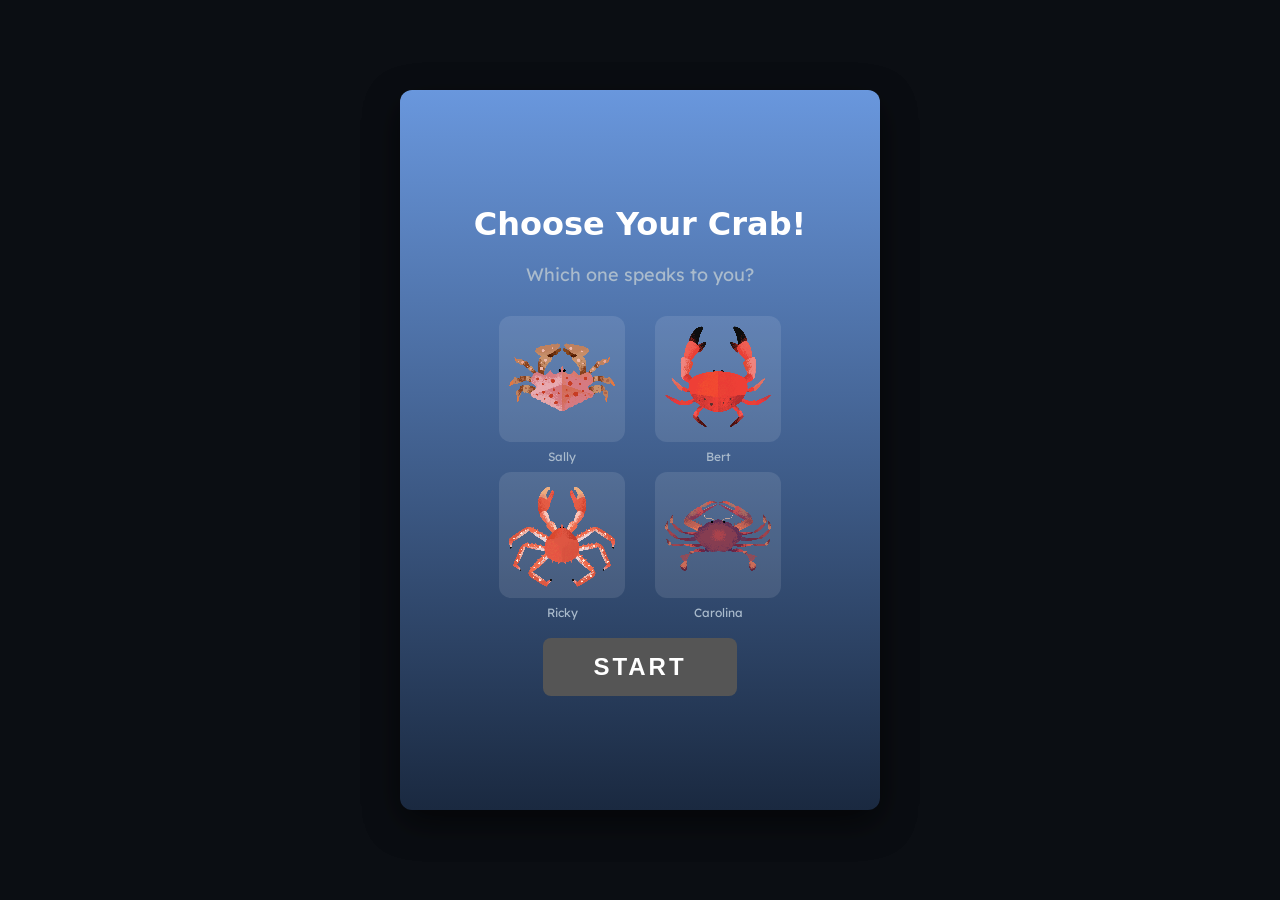
==== index.html @ aa61b4f8 "version 2" ====
<!DOCTYPE html>
<html lang="en">
<head>
  <meta charset="UTF-8" />
  <title>Be Shellfish</title>
  <meta name="viewport" content="width=device-width, initial-scale=1" />
  <link rel="preconnect" href="https://fonts.googleapis.com">
  <link rel="preconnect" href="https://fonts.gstatic.com" crossorigin>
  <link href="https://fonts.googleapis.com/css2?family=Lexend:wght@300;400;500;600;700&display=swap" rel="stylesheet">
  <link rel="stylesheet" href="style.css">
</head>
<body>
  <div id="startScreen">
    <h1>Choose Your Crab!</h1>
    <h2>Which one speaks to you?</h2>
    <div class="crab-selection">
      <div class="crab-option" data-crab="crab1.png">
        <img src="crab1.png" alt="Crab 1" onerror="this.style.display='none'">
        <span class="crab-label">Sally</span>
      </div>
      <div class="crab-option" data-crab="crab2.png">
        <img src="crab2.png" alt="Crab 2" onerror="this.style.display='none'">
        <span class="crab-label">Bert</span>
      </div>
      <div class="crab-option" data-crab="crab3.png">
        <img src="crab3.png" alt="Crab 3" onerror="this.style.display='none'">
        <span class="crab-label">Ricky</span>
      </div>
      <div class="crab-option" data-crab="crab4.png">
        <img src="crab4.png" alt="Crab 4" onerror="this.style.display='none'">
        <span class="crab-label">Carolina</span>
      </div>
    </div>
    <button id="startButton" disabled>START</button>
  </div>
  <canvas id="game" width="480" height="720"></canvas>
  <script src="game.js"></script>
</body>
</html>
---- style.css ----
html, body { 
  margin: 0; 
  height: 100%; 
  display: grid; 
  place-items: center; 
  background: #0b0e13; 
  font-family: "Lexend", system-ui, sans-serif;
}

canvas { 
  background: #000; 
  border-radius: 12px; 
  box-shadow: 0 12px 36px rgba(0,0,0,.35); 
}

#startScreen {
  position: absolute;
  width: 480px;
  height: 720px;
  background: linear-gradient(180deg, #6997dd 0%, #1a2940 100%);
  border-radius: 12px;
  display: flex;
  flex-direction: column;
  align-items: center;
  justify-content: center;
  box-shadow: 0 12px 36px rgba(0,0,0,.35);
  z-index: 10;
}

#startScreen.hidden {
  display: none;
}

#startScreen h1 {
  color: #fff;
  margin: 0 0 20px 0;
  font-size: 32px;
  text-align: center;
  padding: 0 20px;
  font-family: 'Dirtbag', system-ui, sans-serif;
}

#startScreen h2 {
  color: #aabbcc;
  margin: 0 0 30px 0;
  font-size: 18px;
  font-weight: normal;
}

.crab-selection {
  display: grid;
  grid-template-columns: repeat(2, 1fr);
  gap: 30px;
  margin-bottom: 40px;
}

.crab-option {
  width: 120px;
  height: 120px;
  background: rgba(255, 255, 255, 0.1);
  border: 3px solid transparent;
  border-radius: 12px;
  cursor: pointer;
  transition: all 0.3s ease;
  display: flex;
  align-items: center;
  justify-content: center;
  position: relative;
}

.crab-option:hover {
  background: rgba(255, 255, 255, 0.15);
  transform: scale(1.05);
}

.crab-option.selected {
  border-color: #4a9eff;
  background: rgba(74, 158, 255, 0.2);
  box-shadow: 0 0 20px rgba(74, 158, 255, 0.4);
}

.crab-option img {
  max-width: 90%;
  max-height: 90%;
  image-rendering: pixelated;
}

.crab-label {
  position: absolute;
  bottom: -25px;
  color: #aabbcc;
  font-size: 12px;
  text-align: center;
  width: 100%;
}

#startButton {
  padding: 15px 50px;
  font-size: 24px;
  font-weight: bold;
  color: #fff;
  background: #4a9eff;
  border: none;
  border-radius: 8px;
  cursor: pointer;
  transition: all 0.3s ease;
  box-shadow: 0 4px 12px rgba(74, 158, 255, 0.3);
  letter-spacing: 3px;
}

#startButton:hover {
  background: #3a8eef;
  transform: translateY(-2px);
  box-shadow: 0 6px 16px rgba(74, 158, 255, 0.4);
}

#startButton:disabled {
  background: #555;
  cursor: not-allowed;
  transform: none;
  box-shadow: none;
}
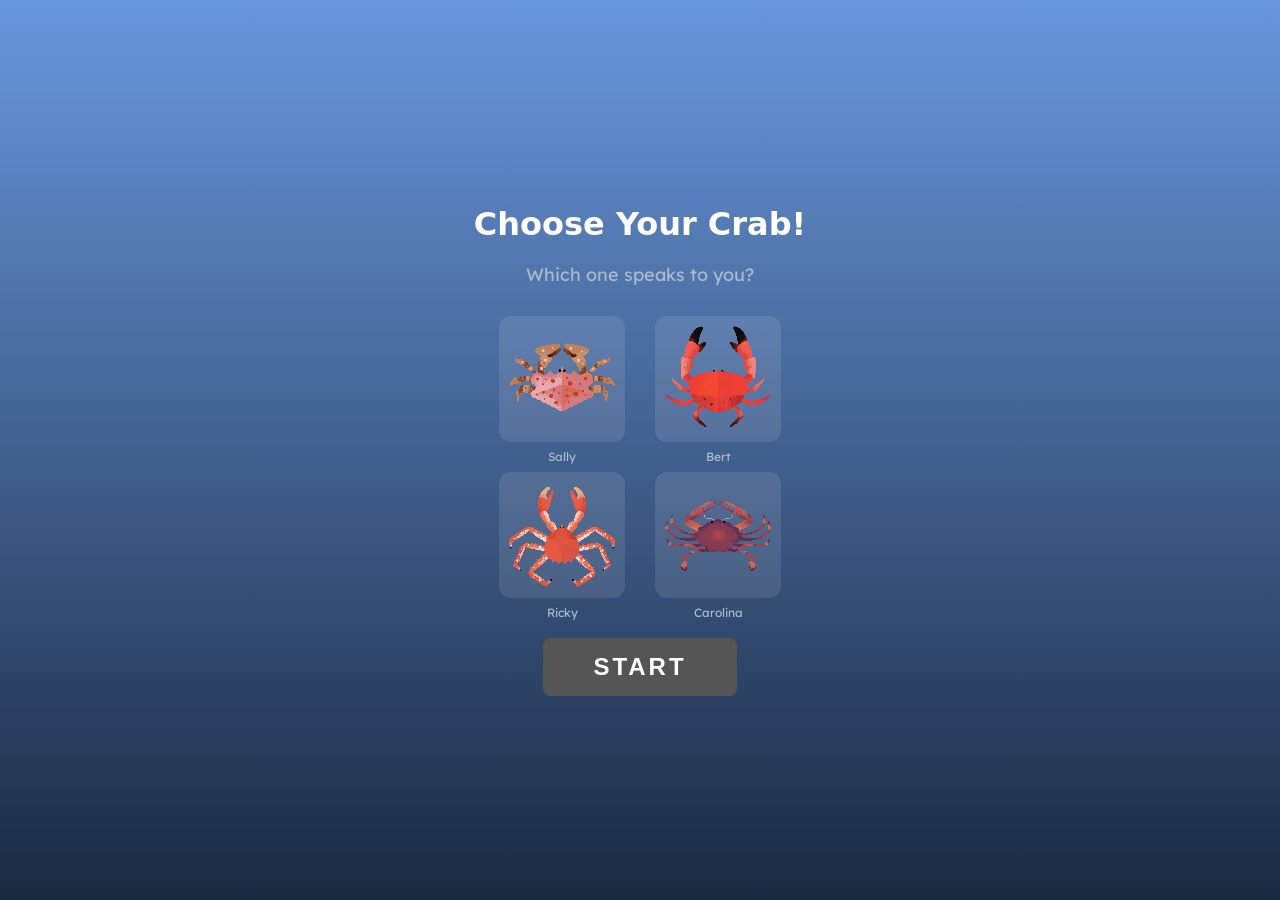
==== commit 765ec2d5: "Testing update from windows laptop" ====
--- a/index.html
+++ b/index.html
@@ -1,4 +1,5 @@
 <!DOCTYPE html>
+
 <html lang="en">
 <head>
   <meta charset="UTF-8" />
@@ -37,3 +38,4 @@
   <script src="game.js"></script>
 </body>
 </html>
+
--- a/style.css
+++ b/style.css
@@ -2,30 +2,32 @@
 
 html, body { 
   margin: 0; 
+  padding: 0;
+  width: 100%;
   height: 100%; 
-  display: grid; 
-  place-items: center; 
-  background: #0b0e13; 
+  overflow: hidden;
+  background: #000; 
   font-family: "Lexend", system-ui, sans-serif;
 }
 
 canvas { 
+  display: block;
+  width: 100%;
+  height: 100%;
   background: #000; 
-  border-radius: 12px; 
-  box-shadow: 0 12px 36px rgba(0,0,0,.35); 
 }
 
 #startScreen {
-  position: absolute;
-  width: 480px;
-  height: 720px;
+  position: fixed;
+  top: 0;
+  left: 0;
+  width: 100vw;
+  height: 100vh;
   background: linear-gradient(180deg, #6997dd 0%, #1a2940 100%);
-  border-radius: 12px;
   display: flex;
   flex-direction: column;
   align-items: center;
   justify-content: center;
-  box-shadow: 0 12px 36px rgba(0,0,0,.35);
   z-index: 10;
 }
 
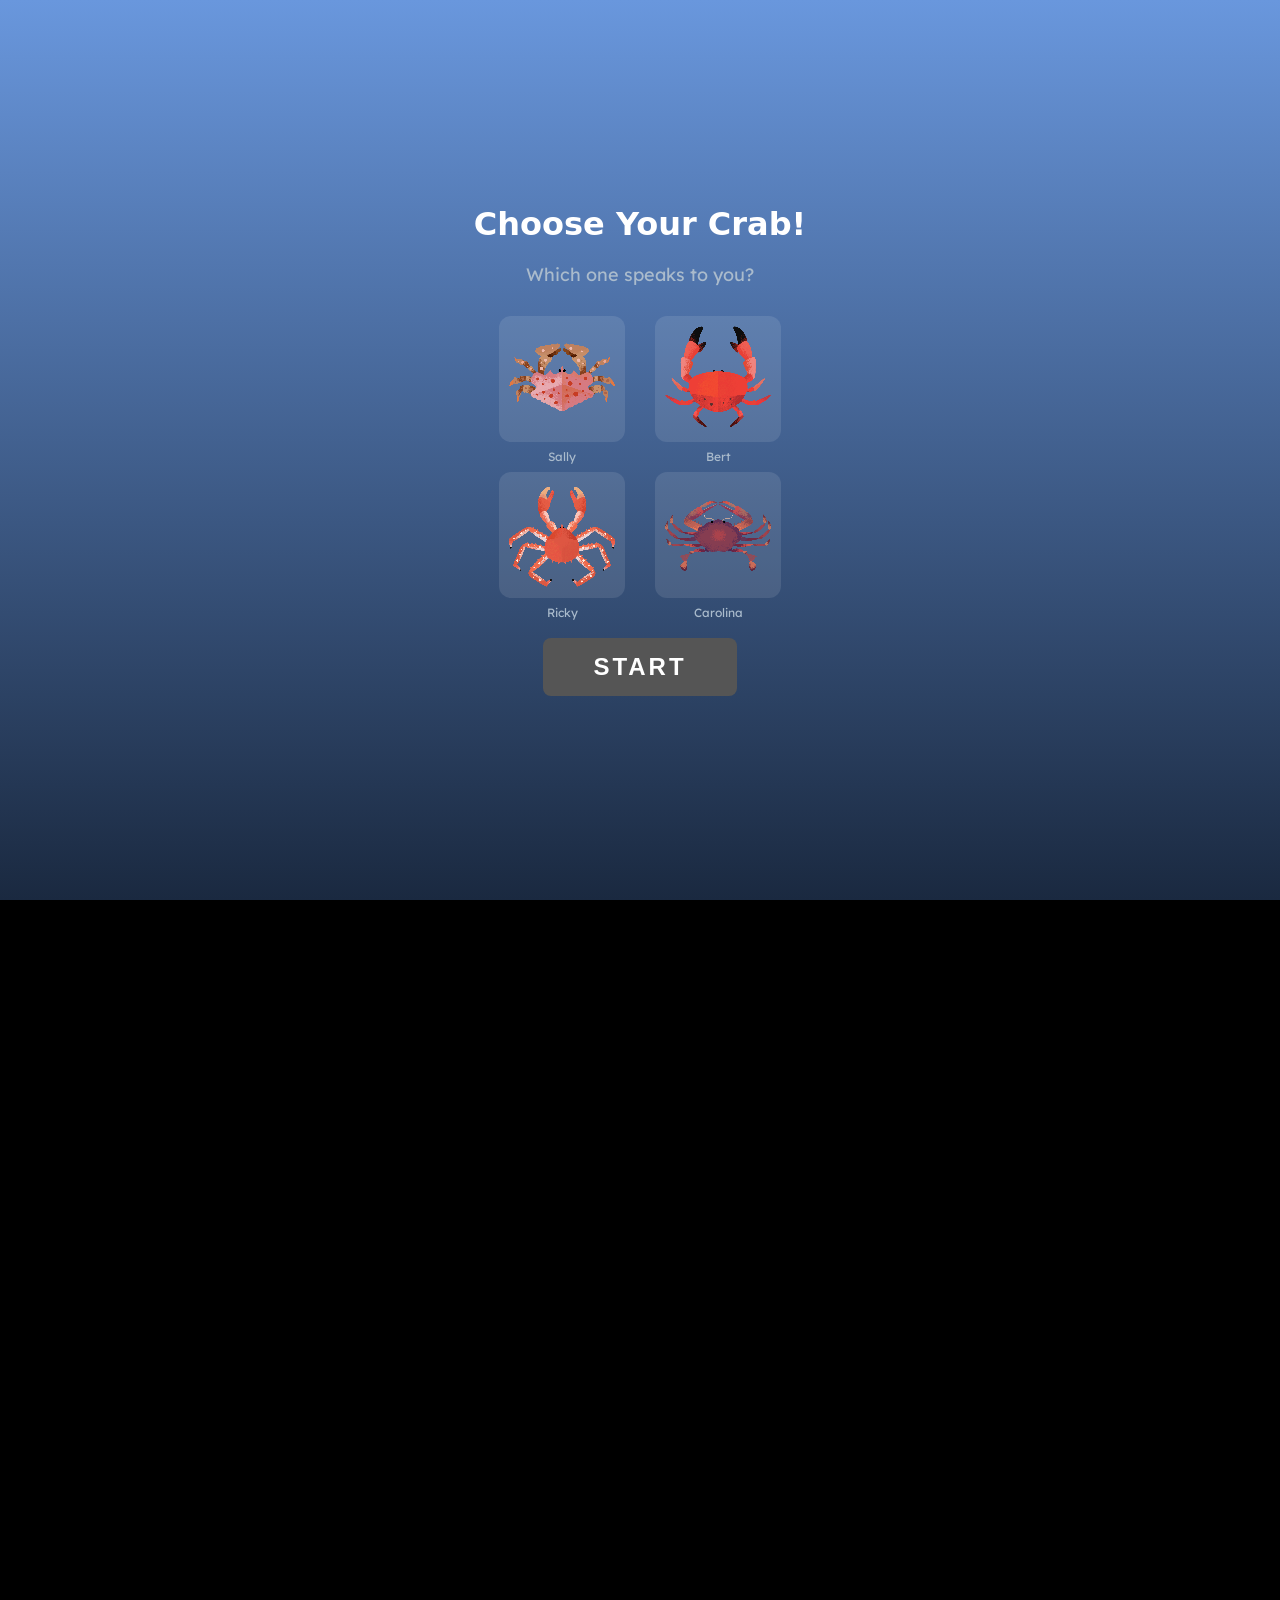
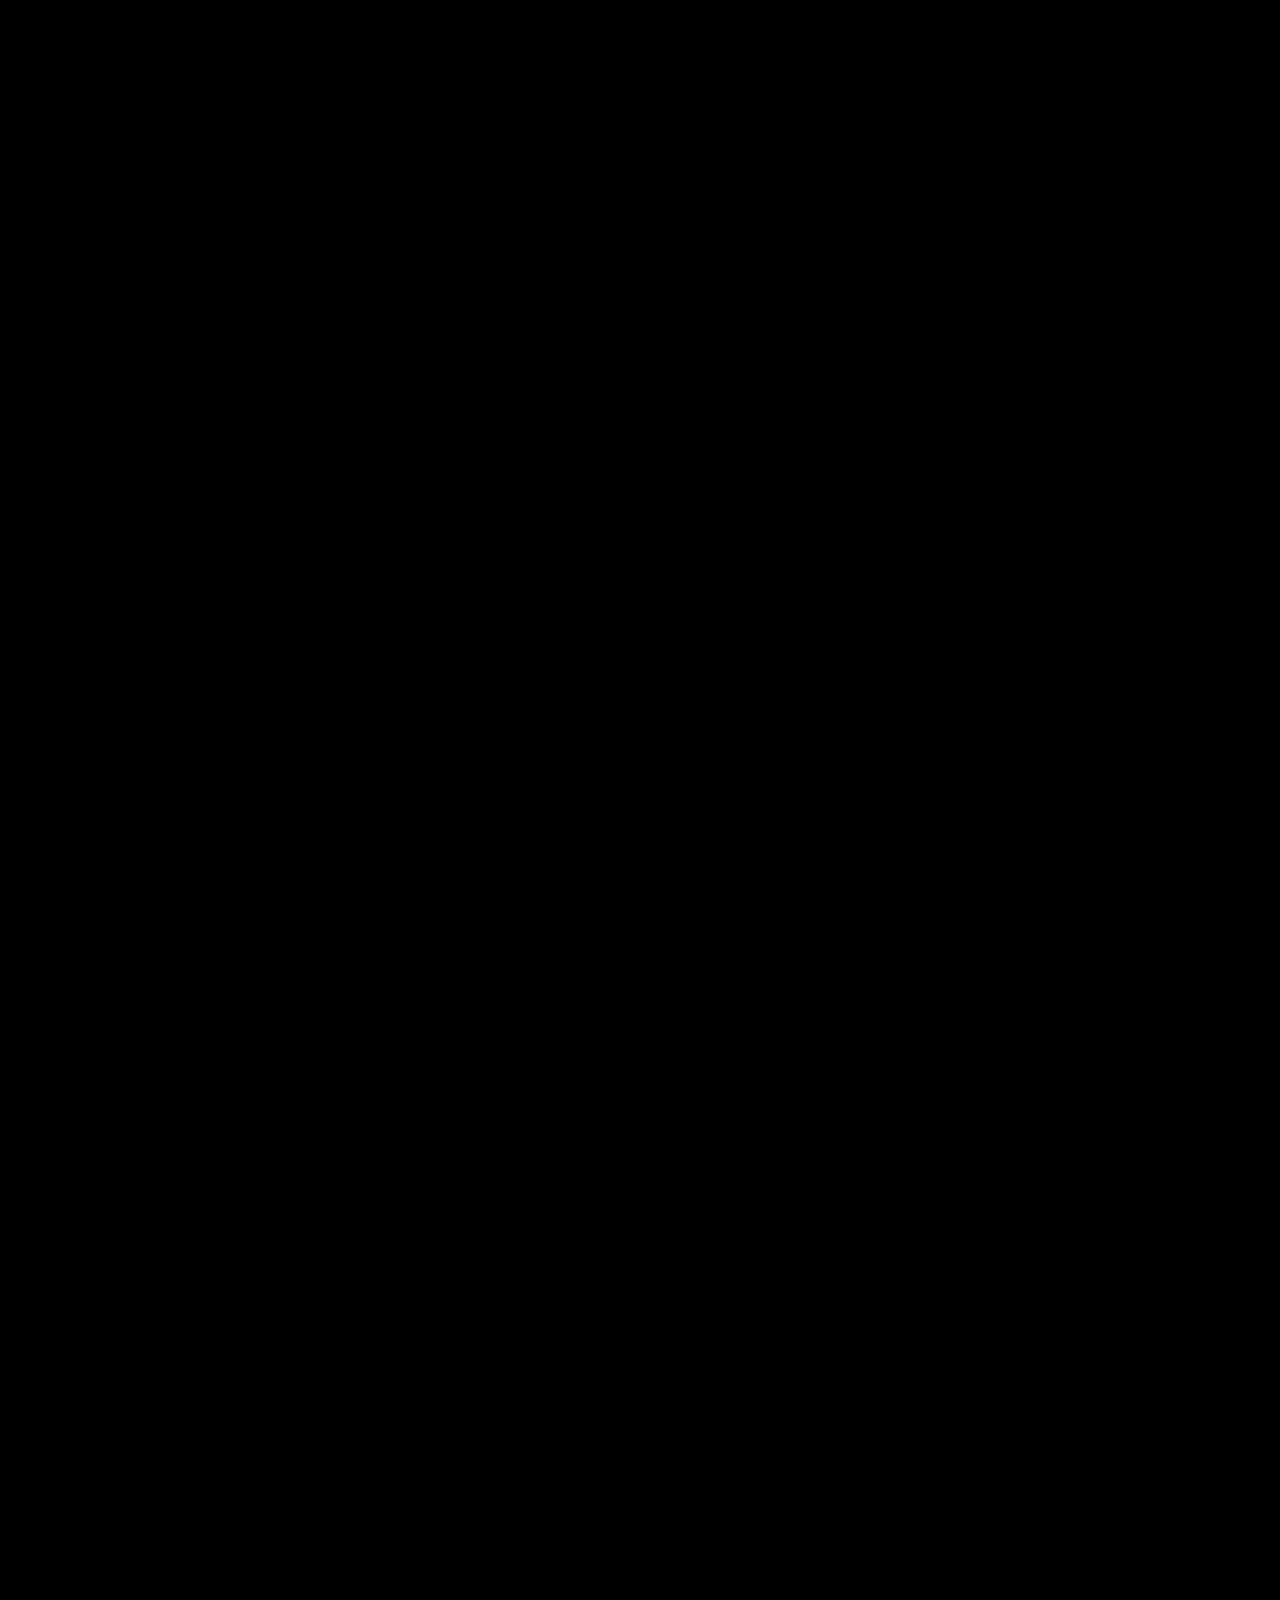
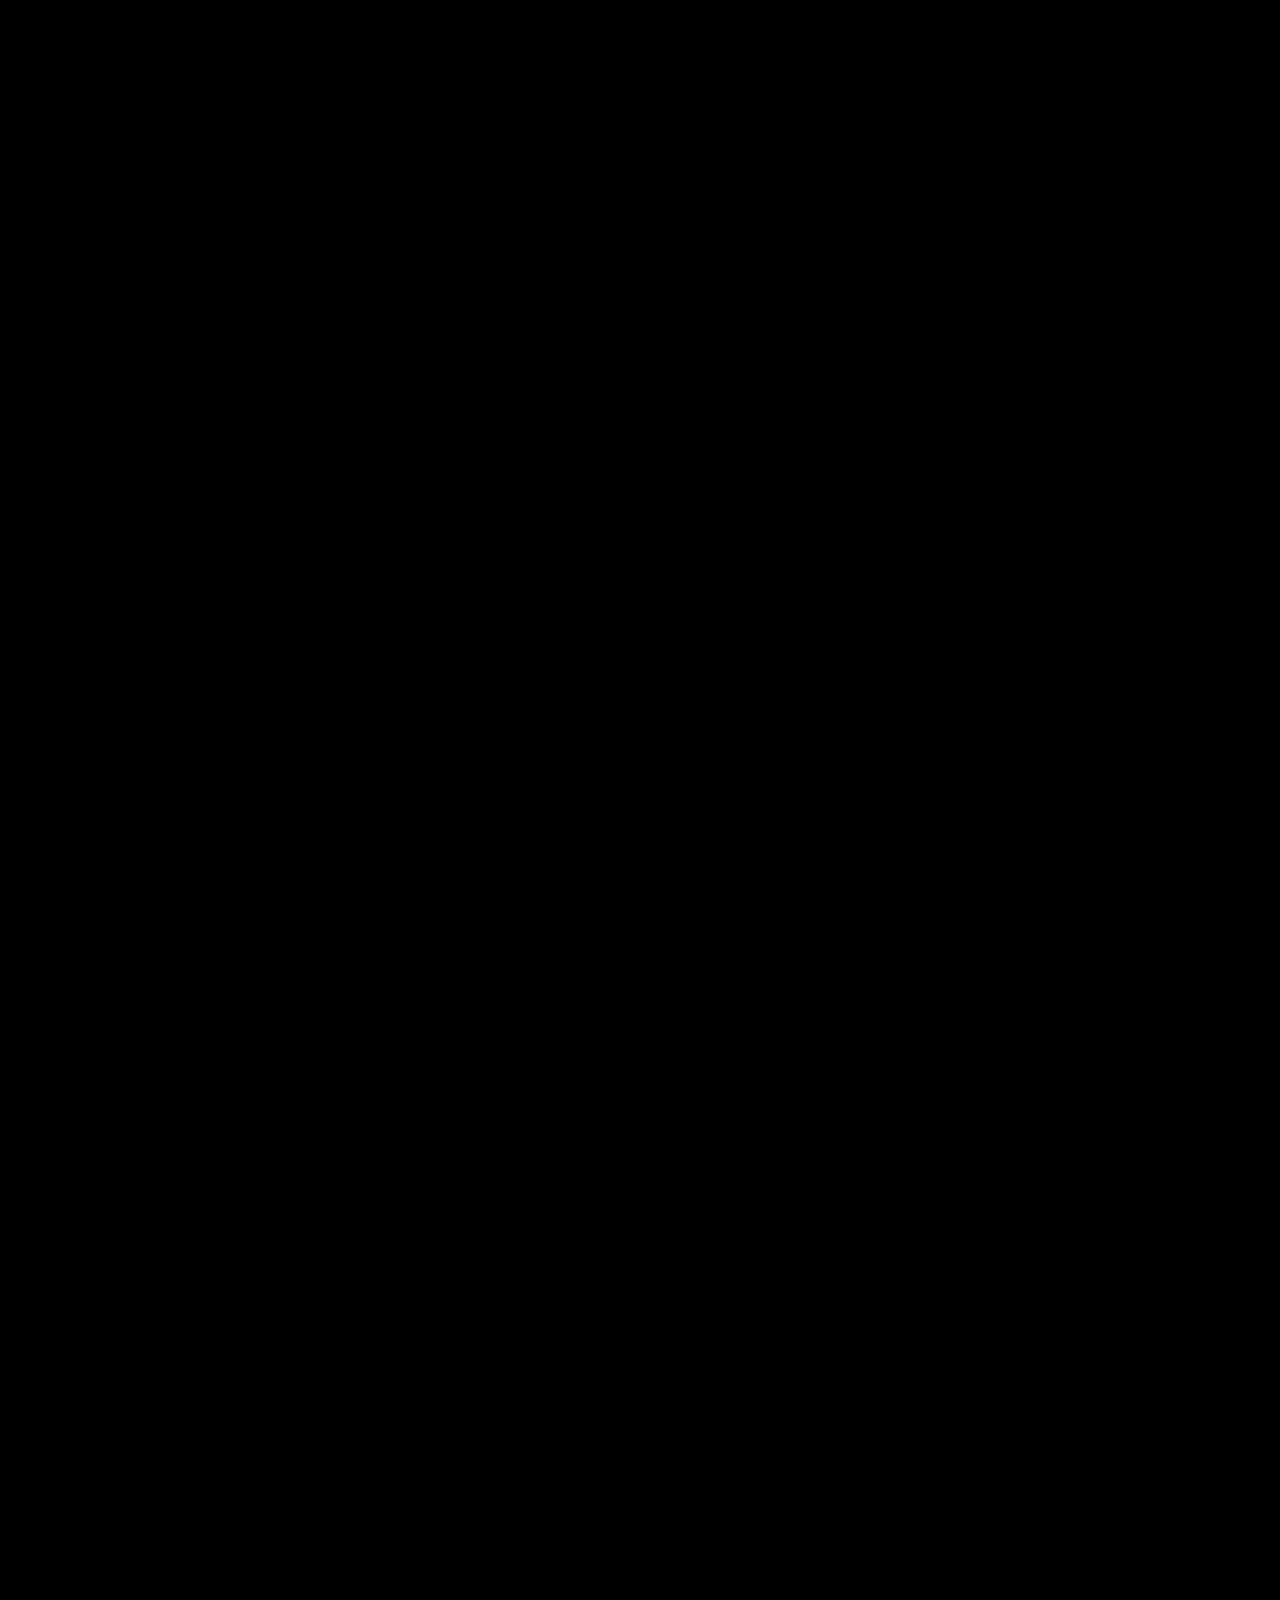
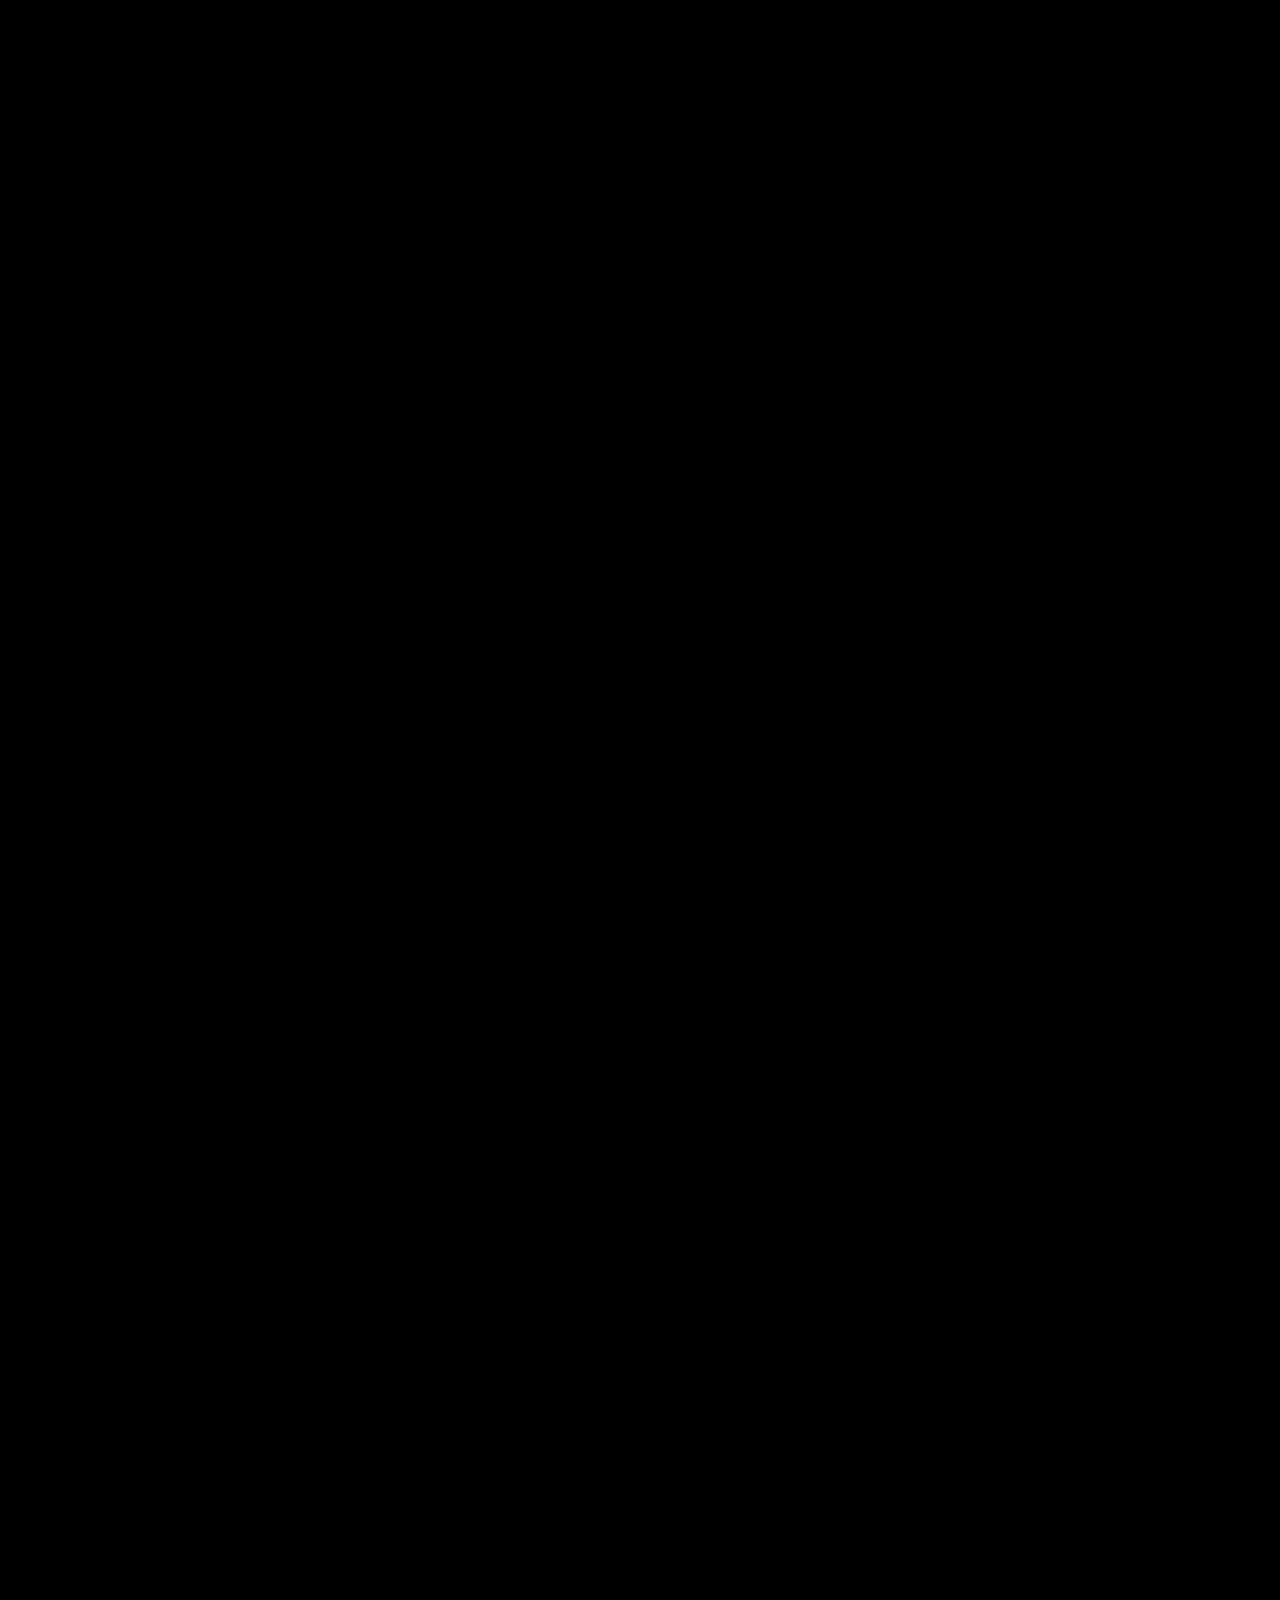
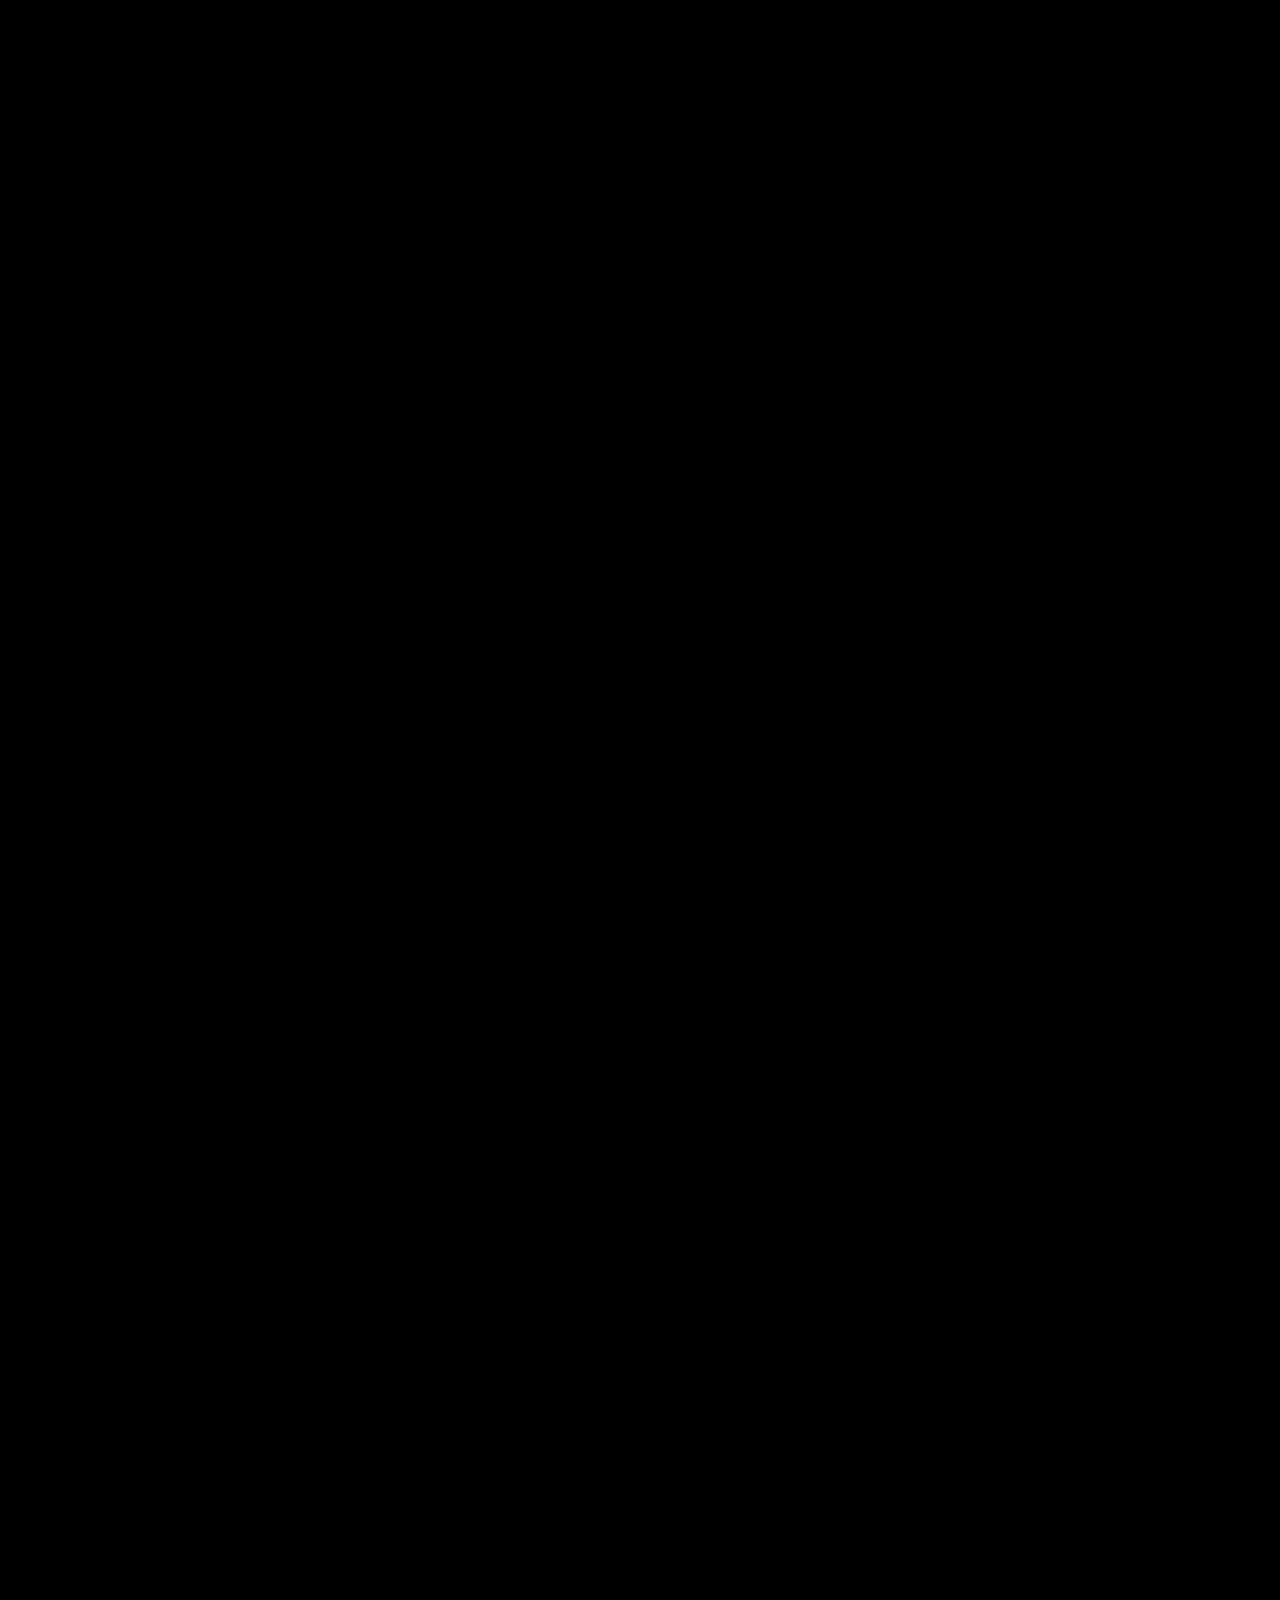
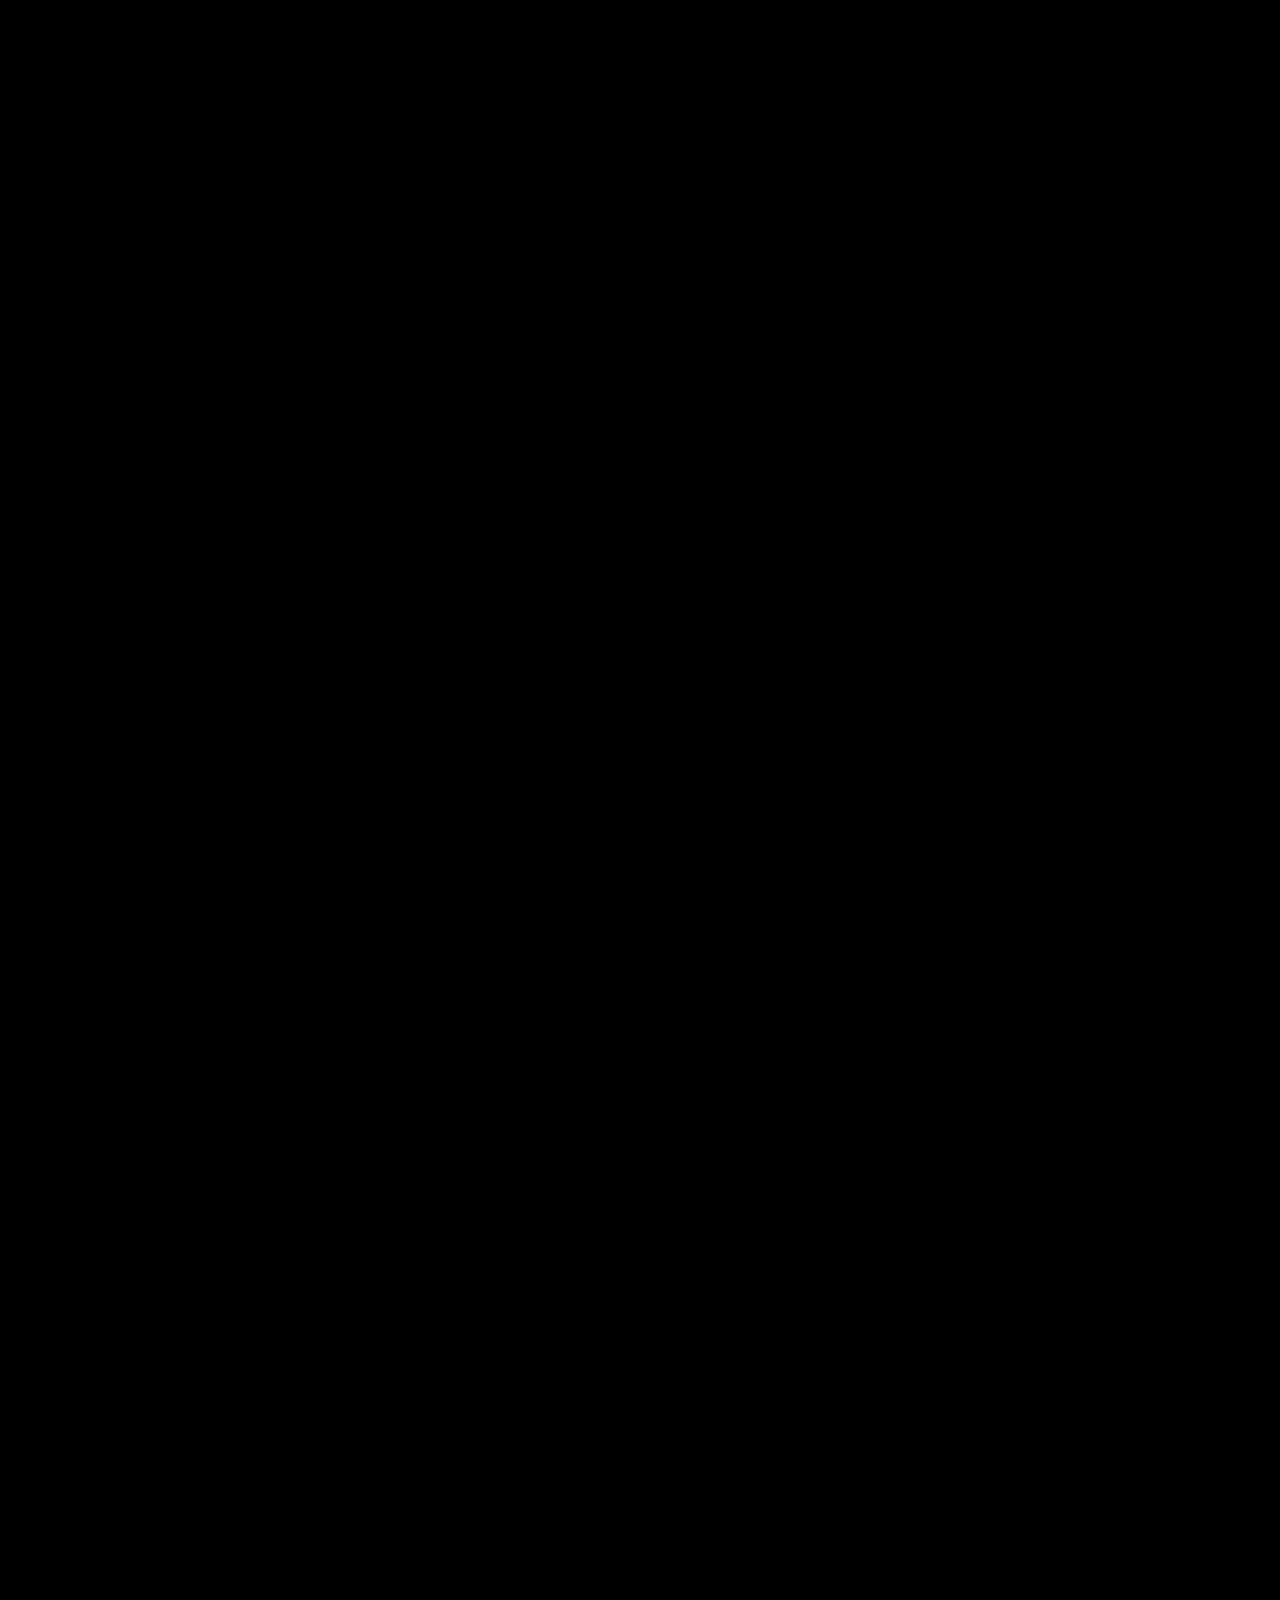
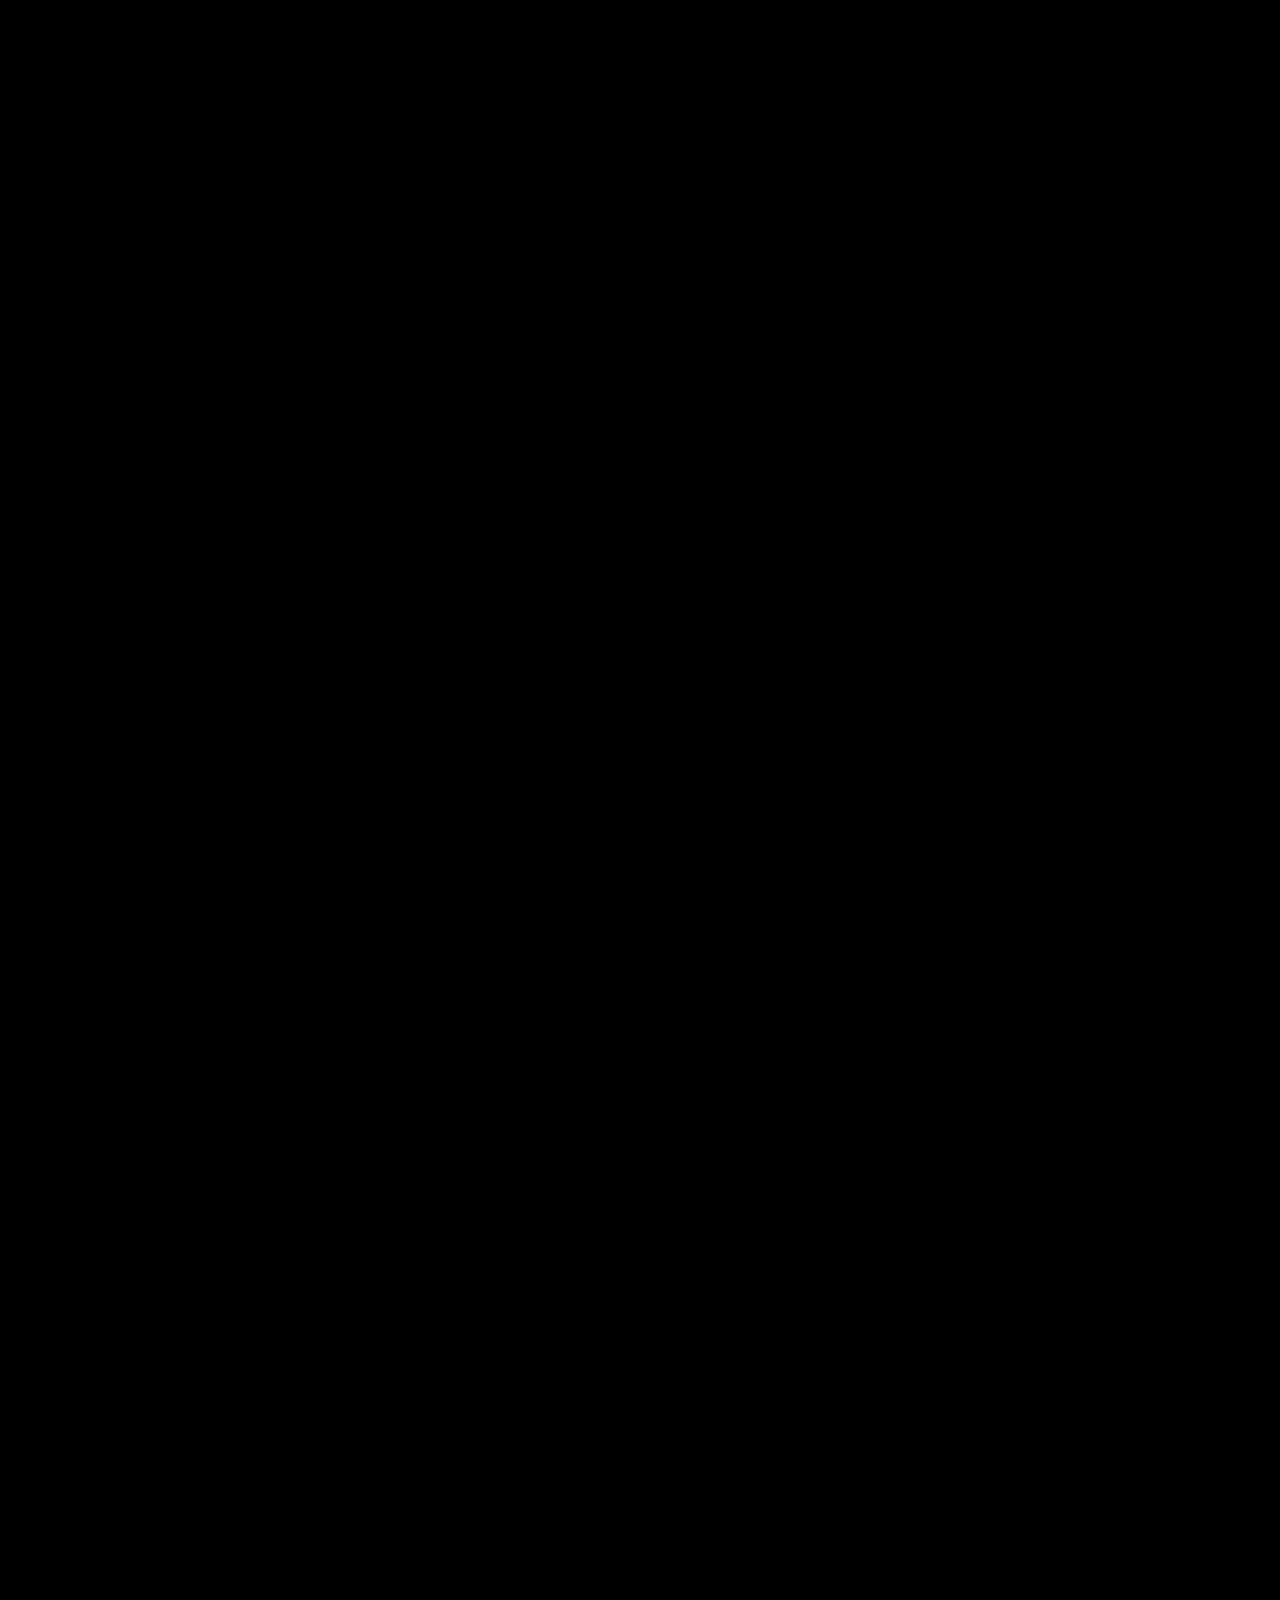
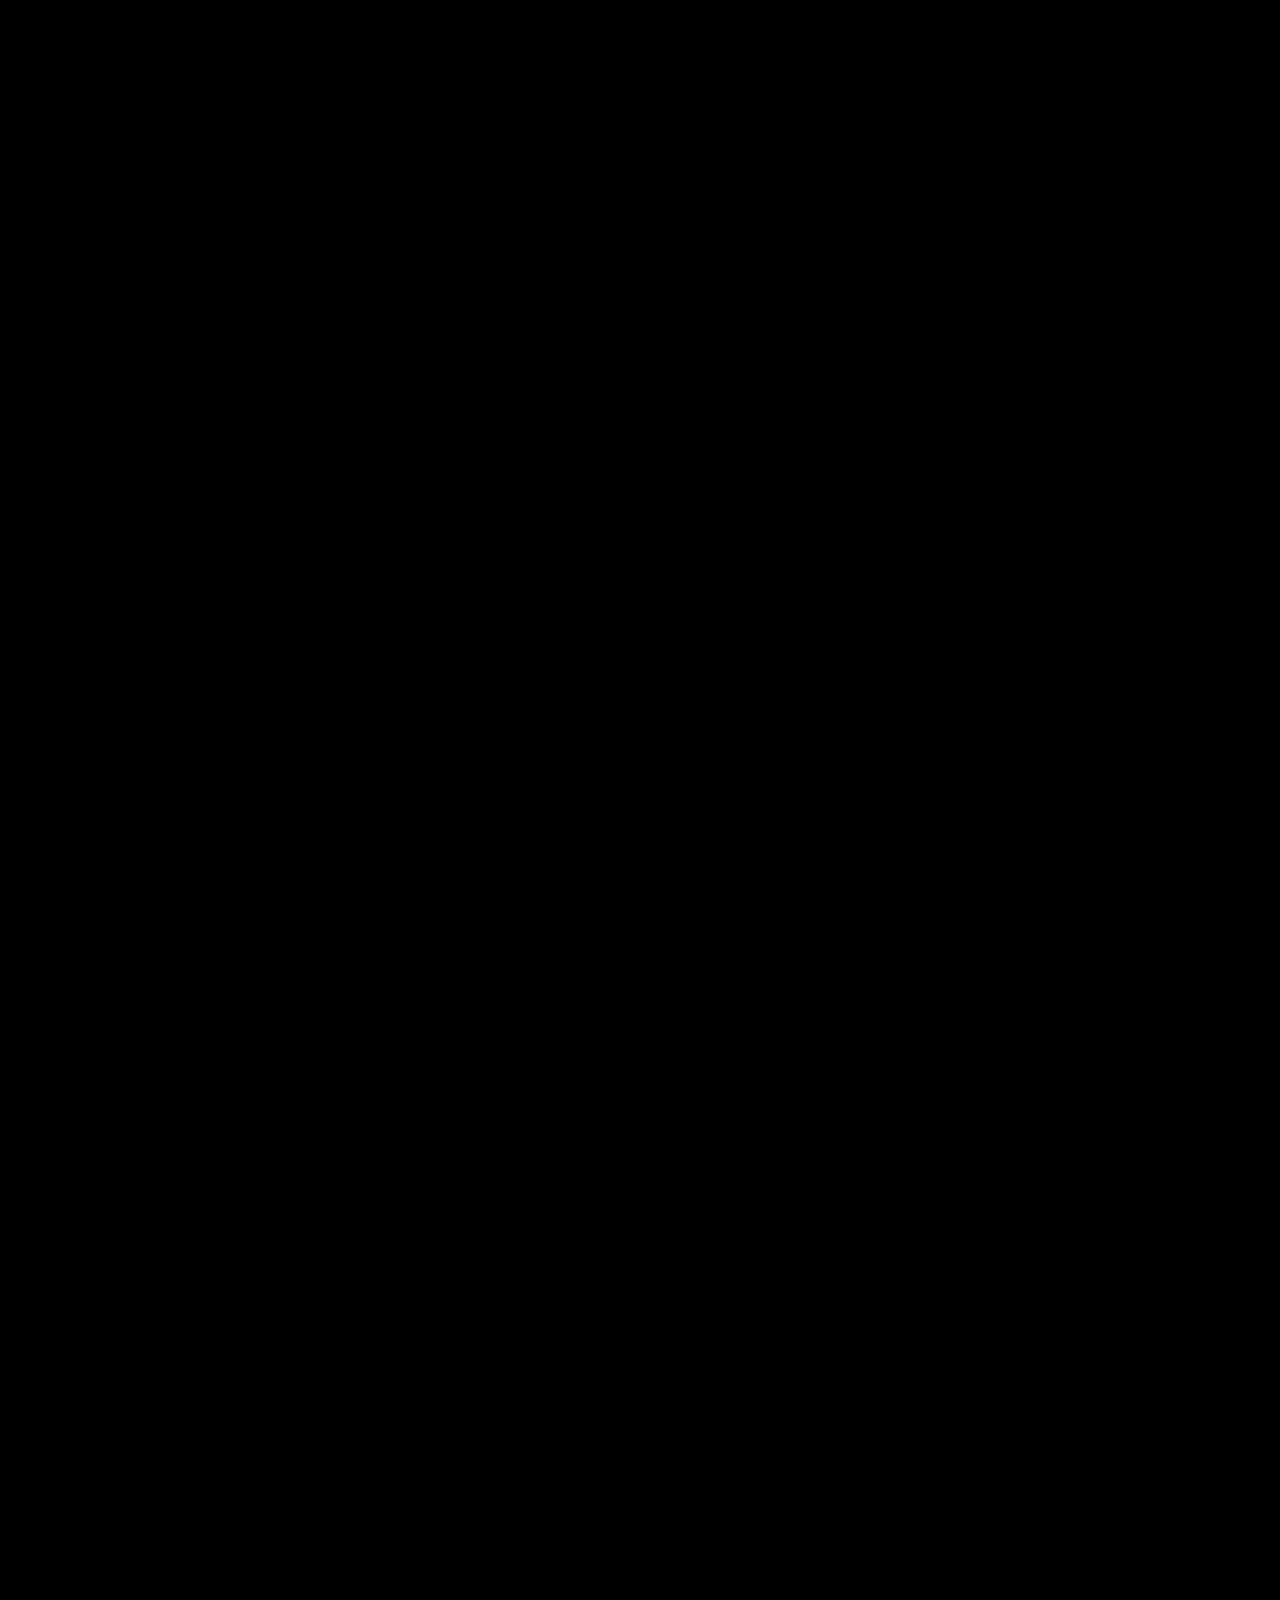
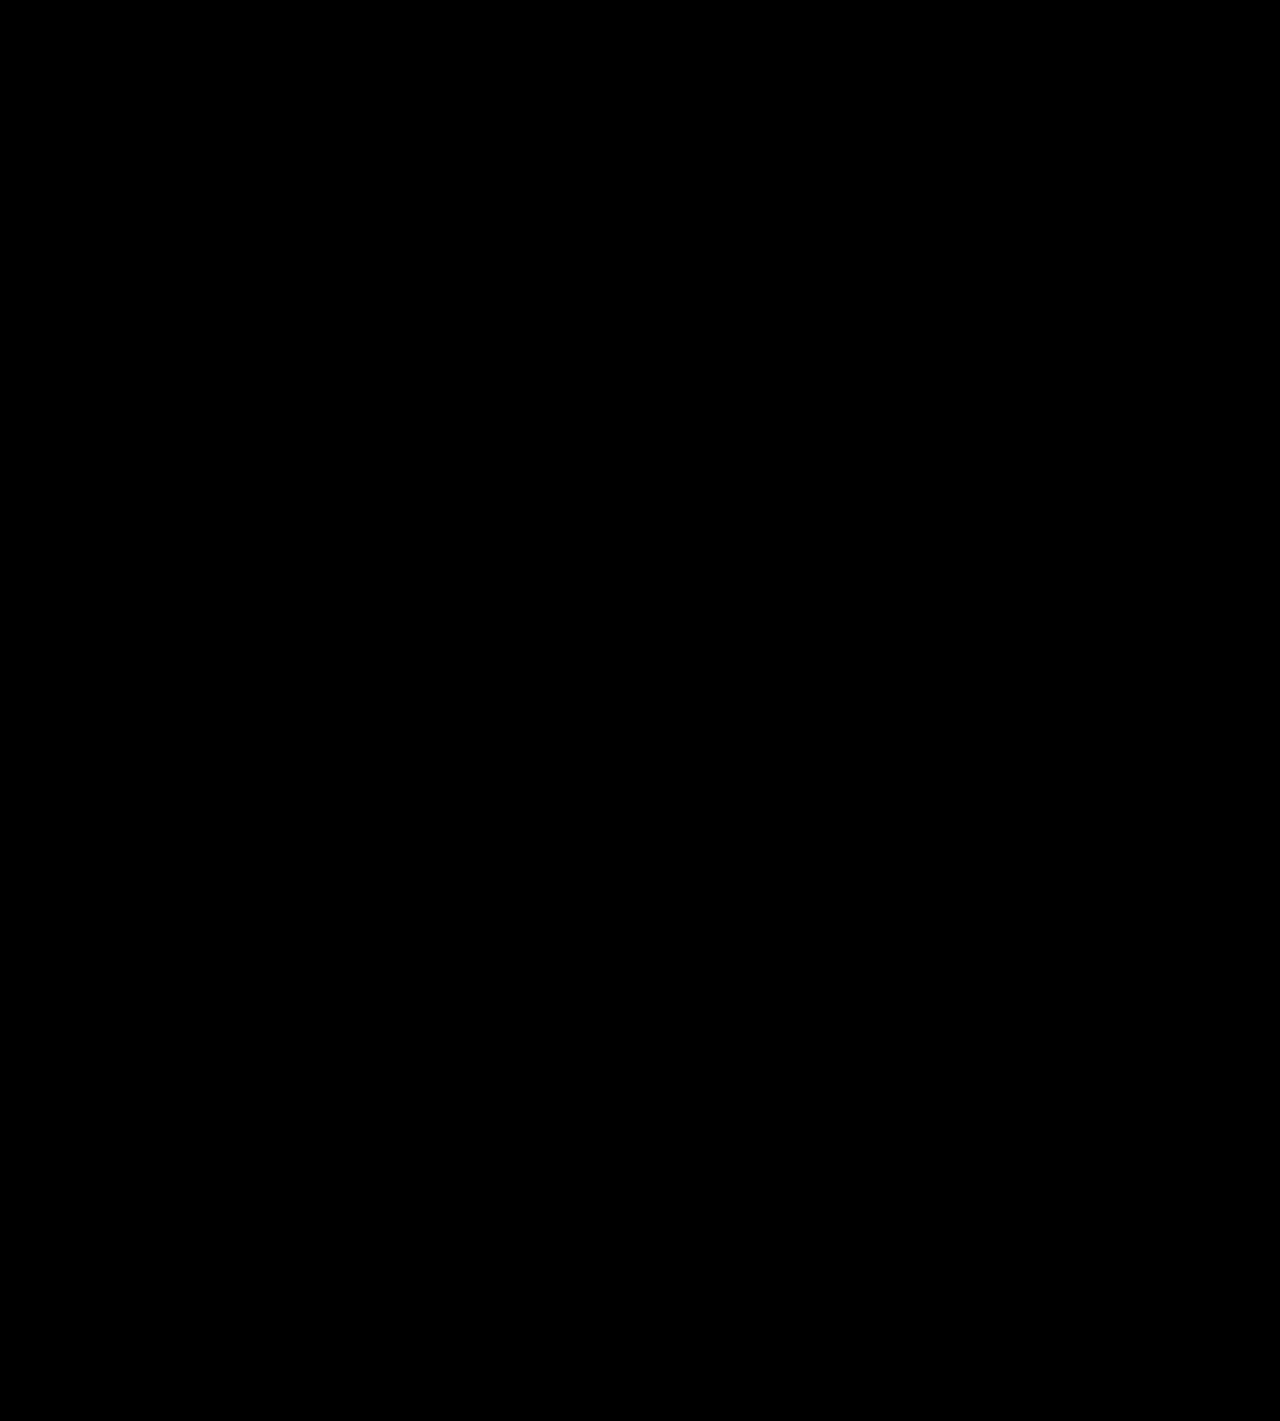
==== commit e8f6dcad: "index" ====
--- a/index.html
+++ b/index.html
@@ -1,5 +1,4 @@
 <!DOCTYPE html>
-
 <html lang="en">
 <head>
   <meta charset="UTF-8" />
@@ -15,27 +14,88 @@
     <h1>Choose Your Crab!</h1>
     <h2>Which one speaks to you?</h2>
     <div class="crab-selection">
-      <div class="crab-option" data-crab="crab1.png">
-        <img src="crab1.png" alt="Crab 1" onerror="this.style.display='none'">
+      <div class="crab-option" data-crab="images/crab1.png">
+        <img src="images/crab1.png" alt="Crab 1" onerror="this.style.display='none'">
         <span class="crab-label">Sally</span>
       </div>
-      <div class="crab-option" data-crab="crab2.png">
-        <img src="crab2.png" alt="Crab 2" onerror="this.style.display='none'">
+      <div class="crab-option" data-crab="images/crab2.png">
+        <img src="images/crab2.png" alt="Crab 2" onerror="this.style.display='none'">
         <span class="crab-label">Bert</span>
       </div>
-      <div class="crab-option" data-crab="crab3.png">
-        <img src="crab3.png" alt="Crab 3" onerror="this.style.display='none'">
+      <div class="crab-option" data-crab="images/crab3.png">
+        <img src="images/crab3.png" alt="Crab 3" onerror="this.style.display='none'">
         <span class="crab-label">Ricky</span>
       </div>
-      <div class="crab-option" data-crab="crab4.png">
-        <img src="crab4.png" alt="Crab 4" onerror="this.style.display='none'">
+      <div class="crab-option" data-crab="images/crab4.png">
+        <img src="images/crab4.png" alt="Crab 4" onerror="this.style.display='none'">
         <span class="crab-label">Carolina</span>
       </div>
     </div>
     <button id="startButton" disabled>START</button>
   </div>
-  <canvas id="game" width="480" height="720"></canvas>
+  
+  <section id="game-section">
+    <canvas id="game"></canvas>
+  </section>
+  
+  <section id="content-section" style="display: block !important; position: relative !important; z-index: 999999 !important;">
+    <div class="content-container">
+      <h1>About the Game</h1>
+      
+      <h2>OBJECTIVE</h2>
+      <p>Guide your crab through the ocean and catch as much food as possible while avoiding ocean pollution. Reach 50 points to descend into the deep sea where more valuable food awaits! But be careful - if you consume 50 points worth of trash, your crab will die from pollution poisoning!</p>
+      
+      <h2>GAMEPLAY DEMO</h2>
+      <div class="video-container">
+        <video controls width="100%">
+          <source src="images/gamerecording.mp4" type="video/mp4">
+          Your browser does not support the video tag.
+        </video>
+      </div>
+      
+      <h2>SCREENSHOTS</h2>
+      <div class="screenshots-grid">
+        <div class="screenshot-item">
+          <img src="images/startpage.png" alt="Character Selection Screen">
+          <p class="screenshot-caption">Choose Your Crab</p>
+        </div>
+        <div class="screenshot-item">
+          <img src="images/level1.png" alt="Level 1 Gameplay">
+          <p class="screenshot-caption">Level 1 - Shallow Waters</p>
+        </div>
+        <div class="screenshot-item">
+          <img src="images/deepsea1.png" alt="Deep Sea Level">
+          <p class="screenshot-caption">Level 2 - Deep Sea</p>
+        </div>
+        <div class="screenshot-item">
+          <img src="images/deepsea2.png" alt="Deep Sea Gameplay">
+          <p class="screenshot-caption">Deep Sea Gameplay</p>
+        </div>
+        <div class="screenshot-item">
+          <img src="images/dead.png" alt="Game Over Screen">
+          <p class="screenshot-caption">Game Over</p>
+        </div>
+      </div>
+      
+      <h2>INSTRUCTIONS</h2>
+      <p><strong>Controls:</strong> Use the Left and Right Arrow keys to move your crab horizontally.</p>
+      <p><strong>Gameplay:</strong></p>
+      <ul>
+        <li>Catch food items to gain points (different foods are worth different amounts)</li>
+        <li>Avoid trash items - they reduce your score and add to your pollution meter</li>
+        <li>Watch the red trash bar at the top - if it fills completely, you die!</li>
+        <li>At 50 points, you'll enter Level 2 (the deep sea) with new, more valuable food types</li>
+        <li>Your crab gets faster as you score more points</li>
+        <li>Press H at any time to return to the character selection screen</li>
+        <li>Press R to restart after dying</li>
+      </ul>
+      
+      <h2>CREDITS</h2>
+      <p><strong>Game Design & Development:</strong> Madeline Faulds</p>
+      <p><strong>Special Thanks:</strong> Thank you Dad, for your invaluable help and support!</p>
+    </div>
+  </section>
+  
   <script src="game.js"></script>
 </body>
 </html>
-
